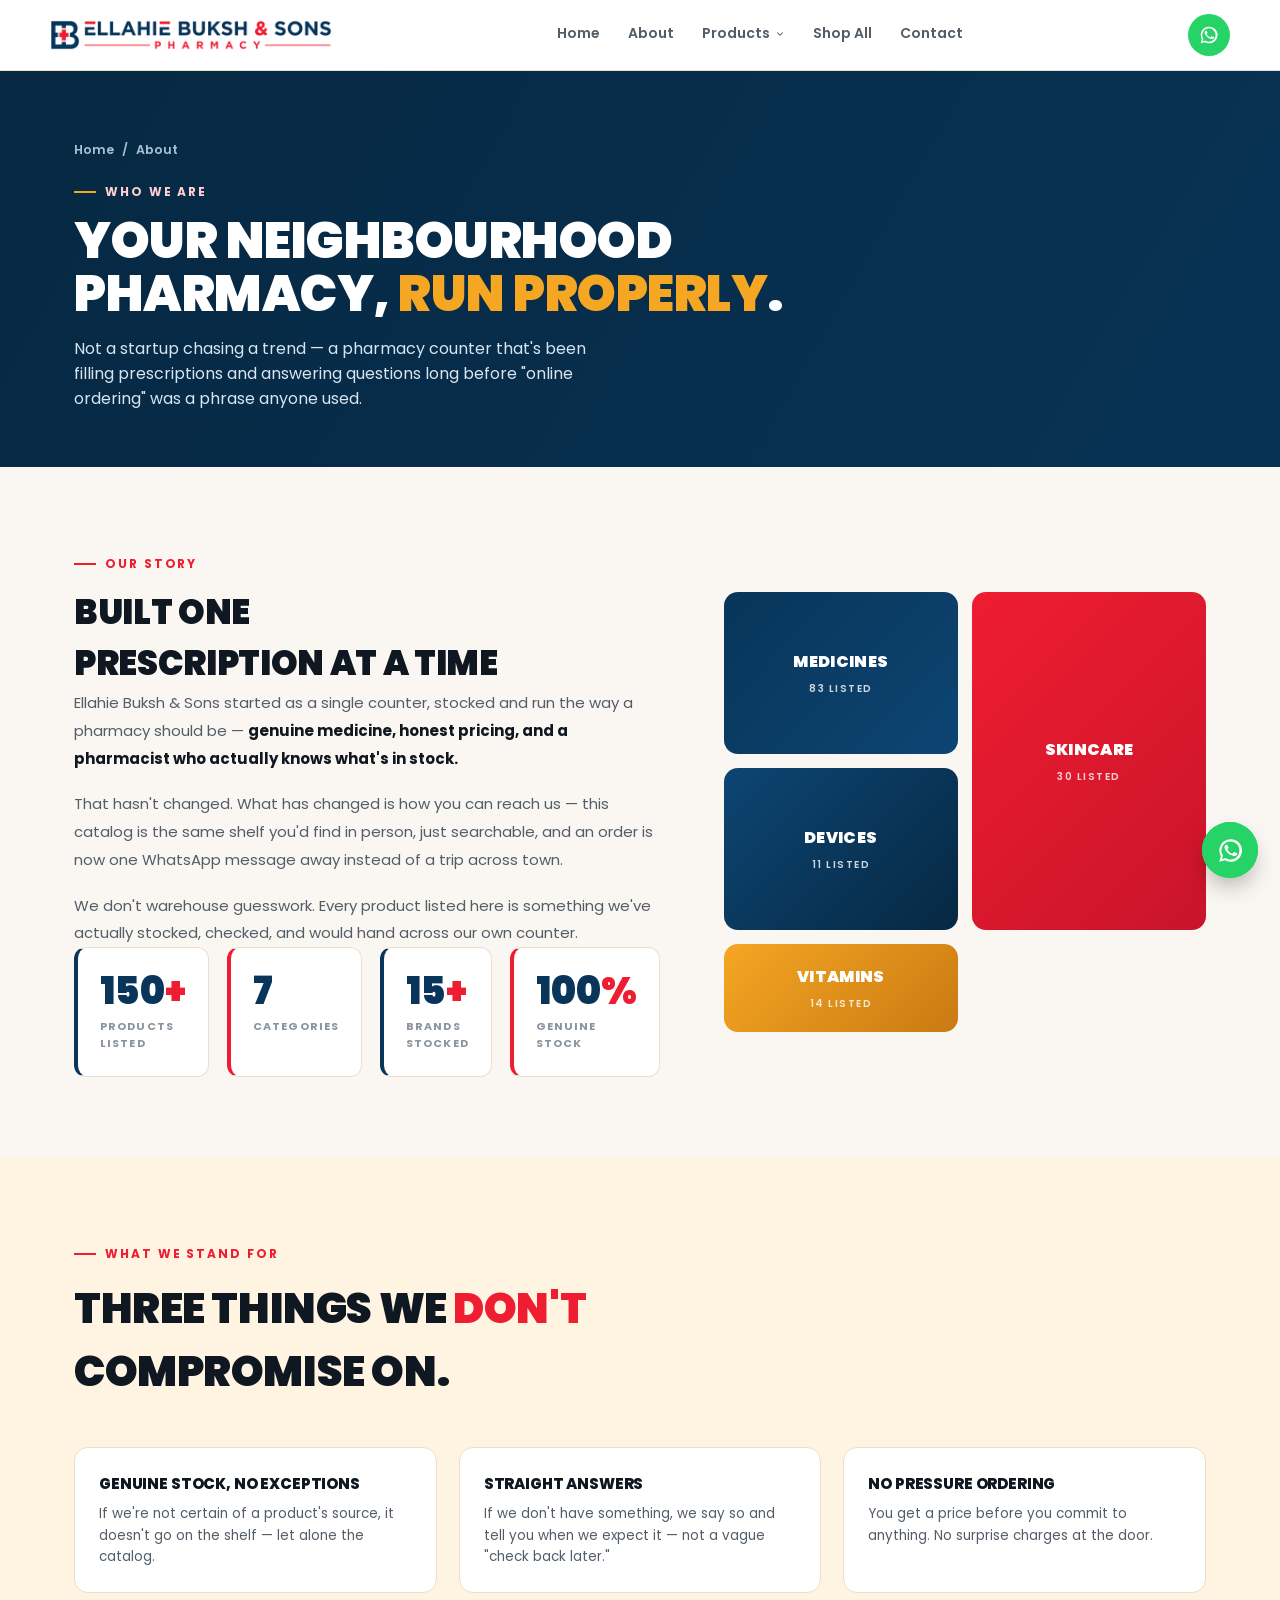
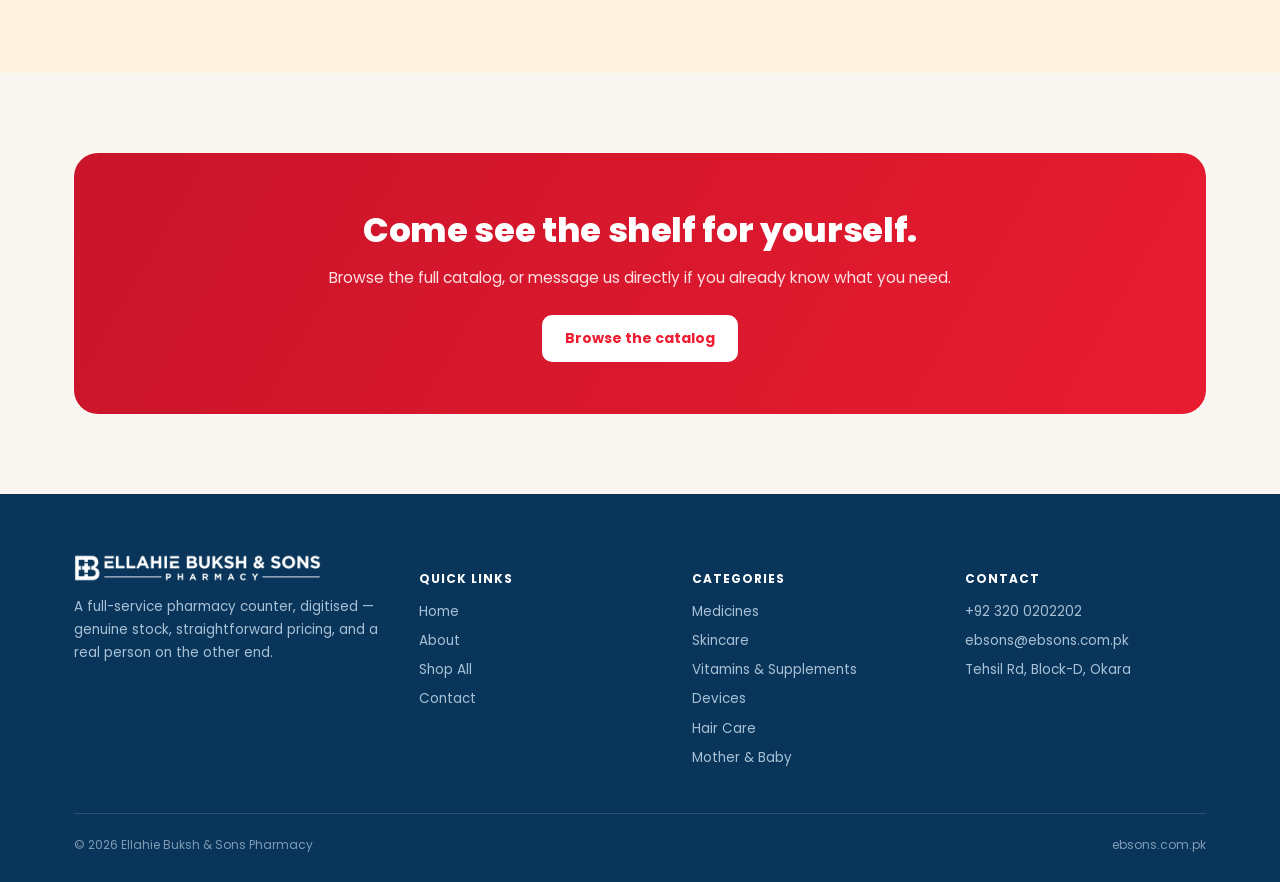
==== about.html @ 8d4fc595 "Rebuild as a bold multi-page site: Home, About, Contact, Shop, Category Split the single-page site i" ====
<!DOCTYPE html>
<html lang="en">
<head>
<meta charset="UTF-8">
<meta name="viewport" content="width=device-width, initial-scale=1.0">
<title>About Us — Ellahie Buksh &amp; Sons Pharmacy</title>
<meta name="description" content="Ellahie Buksh & Sons Pharmacy — a full-service pharmacy counter with genuine stock, straightforward pricing, and real pharmacists behind every order.">
<link rel="icon" href="assets/img/logo.webp" type="image/webp">
<link rel="preconnect" href="https://fonts.googleapis.com">
<link rel="preconnect" href="https://fonts.gstatic.com" crossorigin>
<link href="https://fonts.googleapis.com/css2?family=Poppins:ital,wght@0,400;0,500;0,600;0,700;0,800;0,900&family=IBM+Plex+Mono:wght@400;500;600&display=swap" rel="stylesheet">
<link rel="stylesheet" href="assets/css/style.css">
</head>
<body>

<header class="site-header">
  <div class="wrap header-inner">
    <a href="index.html" class="logo-link" aria-label="Ellahie Buksh & Sons Pharmacy">
      <img src="assets/img/logo.webp" alt="Ellahie Buksh & Sons Pharmacy">
    </a>
    <nav class="main-nav" id="mainNav">
      <a href="index.html">Home</a>
      <a href="about.html">About</a>
      <div class="nav-dropdown">
        <a href="shop.html">Products<svg class="drop-caret" viewBox="0 0 24 24"><polyline points="6 9 12 15 18 9"/></svg></a>
        <div class="drop-menu" id="navCatMenu"></div>
      </div>
      <a href="shop.html">Shop All</a>
      <a href="contact.html">Contact</a>
    </nav>
    <div style="display:flex; align-items:center; gap:10px;">
      <a class="icon-btn" href="https://wa.me/923200202202" target="_blank" rel="noopener noreferrer" aria-label="Chat on WhatsApp">
        <svg width="20" height="20" viewBox="0 0 24 24" fill="currentColor"><path d="M17.5 14.4c-.3-.1-1.7-.9-2-1-.3-.1-.5-.1-.7.1-.2.3-.8 1-.9 1.1-.2.2-.3.2-.6.1-.3-.1-1.2-.4-2.3-1.4-.9-.8-1.4-1.7-1.6-2-.2-.3 0-.5.1-.6.1-.1.3-.3.4-.5.1-.1.2-.3.3-.4.1-.2 0-.4 0-.5C10.1 9 9.6 7.8 9.4 7.3c-.2-.5-.4-.4-.6-.4h-.5c-.2 0-.5.1-.7.3-.2.3-.9.9-.9 2.1s1 2.5 1.1 2.6c.1.2 2 3 4.8 4.2.7.3 1.2.5 1.6.6.7.2 1.3.2 1.8.1.5-.1 1.7-.7 1.9-1.3.2-.6.2-1.2.2-1.3-.1-.1-.3-.2-.6-.3Z"/><path d="M12 2a10 10 0 0 0-8.6 15L2 22l5.2-1.4A10 10 0 1 0 12 2Zm0 18a8 8 0 0 1-4.1-1.1l-.3-.2-3.1.8.8-3-.2-.3A8 8 0 1 1 12 20Z"/></svg>
      </a>
      <button class="hamburger" id="hamburgerBtn" aria-label="Menu"><span></span><span></span><span></span></button>
    </div>
  </div>
</header>

<main>
  <section class="page-hero">
    <div class="wrap">
      <div class="crumbs"><a href="index.html">Home</a> / <span>About</span></div>
      <span class="kicker">Who we are</span>
      <h1>Your neighbourhood pharmacy, <em>run properly</em>.</h1>
      <p>Not a startup chasing a trend — a pharmacy counter that's been filling prescriptions and answering questions long before "online ordering" was a phrase anyone used.</p>
    </div>
  </section>

  <section>
    <div class="wrap">
      <div class="about-grid">
        <div class="about-copy reveal">
          <span class="kicker">Our story</span>
          <h2 style="font-size:clamp(26px,3vw,34px); font-weight:900; text-transform:uppercase;">Built one prescription at a time</h2>
          <p>Ellahie Buksh &amp; Sons started as a single counter, stocked and run the way a pharmacy should be — <strong>genuine medicine, honest pricing, and a pharmacist who actually knows what's in stock.</strong></p>
          <p>That hasn't changed. What has changed is how you can reach us — this catalog is the same shelf you'd find in person, just searchable, and an order is now one WhatsApp message away instead of a trip across town.</p>
          <p>We don't warehouse guesswork. Every product listed here is something we've actually stocked, checked, and would hand across our own counter.</p>
          <div class="stats-grid">
            <div class="stat-card reveal" style="--delay:0s"><div class="stat-num">150<span>+</span></div><div class="stat-lbl">Products listed</div></div>
            <div class="stat-card reveal" style="--delay:.1s"><div class="stat-num">7</div><div class="stat-lbl">Categories</div></div>
            <div class="stat-card reveal" style="--delay:.2s"><div class="stat-num">15<span>+</span></div><div class="stat-lbl">Brands stocked</div></div>
            <div class="stat-card reveal" style="--delay:.3s"><div class="stat-num">100<span>%</span></div><div class="stat-lbl">Genuine stock</div></div>
          </div>
        </div>
        <div class="about-visual reveal" style="--delay:.15s">
          <div class="av av1">Medicines<small>83 listed</small></div>
          <div class="av av2">Skincare<small>30 listed</small></div>
          <div class="av av3">Devices<small>11 listed</small></div>
          <div class="av av4">Vitamins<small>14 listed</small></div>
        </div>
      </div>
    </div>
  </section>

  <section class="section-cream">
    <div class="wrap">
      <div class="section-head reveal">
        <span class="kicker">What we stand for</span>
        <h2>Three things we <em>don't</em> compromise on.</h2>
      </div>
      <div class="values-grid">
        <div class="value-card reveal" style="--delay:0s">
          <h3>Genuine stock, no exceptions</h3>
          <p>If we're not certain of a product's source, it doesn't go on the shelf — let alone the catalog.</p>
        </div>
        <div class="value-card reveal" style="--delay:.1s">
          <h3>Straight answers</h3>
          <p>If we don't have something, we say so and tell you when we expect it — not a vague "check back later."</p>
        </div>
        <div class="value-card reveal" style="--delay:.2s">
          <h3>No pressure ordering</h3>
          <p>You get a price before you commit to anything. No surprise charges at the door.</p>
        </div>
      </div>
    </div>
  </section>

  <section>
    <div class="wrap">
      <div class="cta-band reveal">
        <h2>Come see the shelf for yourself.</h2>
        <p>Browse the full catalog, or message us directly if you already know what you need.</p>
        <a class="btn btn-white" href="shop.html">Browse the catalog</a>
      </div>
    </div>
  </section>
</main>

<footer class="site-footer" id="footer">
  <div class="wrap">
    <div class="footer-grid">
      <div>
        <img class="footer-logo" src="assets/img/logo.webp" alt="Ellahie Buksh & Sons Pharmacy">
        <p>A full-service pharmacy counter, digitised — genuine stock, straightforward pricing, and a real person on the other end.</p>
      </div>
      <div class="footer-col">
        <h4>Quick Links</h4>
        <a href="index.html">Home</a>
        <a href="about.html">About</a>
        <a href="shop.html">Shop All</a>
        <a href="contact.html">Contact</a>
      </div>
      <div class="footer-col" id="footerCategories">
        <h4>Categories</h4>
      </div>
      <div class="footer-col">
        <h4>Contact</h4>
        <a href="https://wa.me/923200202202" target="_blank" rel="noopener noreferrer">+92 320 0202202</a>
        <a href="mailto:ebsons@ebsons.com.pk">ebsons@ebsons.com.pk</a>
        <span>Tehsil Rd, Block-D, Okara</span>
      </div>
    </div>
    <div class="footer-bottom">
      <span>© <span id="year"></span> Ellahie Buksh &amp; Sons Pharmacy</span>
      <span>ebsons.com.pk</span>
    </div>
  </div>
</footer>

<a class="wa-float" href="https://wa.me/923200202202" target="_blank" rel="noopener noreferrer" aria-label="Chat on WhatsApp">
  <svg width="27" height="27" viewBox="0 0 24 24" fill="currentColor"><path d="M17.5 14.4c-.3-.1-1.7-.9-2-1-.3-.1-.5-.1-.7.1-.2.3-.8 1-.9 1.1-.2.2-.3.2-.6.1-.3-.1-1.2-.4-2.3-1.4-.9-.8-1.4-1.7-1.6-2-.2-.3 0-.5.1-.6.1-.1.3-.3.4-.5.1-.1.2-.3.3-.4.1-.2 0-.4 0-.5C10.1 9 9.6 7.8 9.4 7.3c-.2-.5-.4-.4-.6-.4h-.5c-.2 0-.5.1-.7.3-.2.3-.9.9-.9 2.1s1 2.5 1.1 2.6c.1.2 2 3 4.8 4.2.7.3 1.2.5 1.6.6.7.2 1.3.2 1.8.1.5-.1 1.7-.7 1.9-1.3.2-.6.2-1.2.2-1.3-.1-.1-.3-.2-.6-.3Z"/><path d="M12 2a10 10 0 0 0-8.6 15L2 22l5.2-1.4A10 10 0 1 0 12 2Zm0 18a8 8 0 0 1-4.1-1.1l-.3-.2-3.1.8.8-3-.2-.3A8 8 0 1 1 12 20Z"/></svg>
</a>

<script src="assets/js/nav.js"></script>
</body>
</html>
---- assets/css/style.css ----
:root{
  --navy:#083559;
  --navy-2:#0d4573;
  --navy-3:#062842;
  --navy-ink:#ffffff;
  --navy-soft:#e8eef3;
  --red:#ef1d31;
  --red-2:#c9142a;
  --red-ink:#ffffff;
  --amber:#f5a623;
  --amber-ink:#2a1a02;
  --amber-bg:#fdecc9;
  --paper:#faf7f2;
  --cream:#fff3e2;
  --surface:#ffffff;
  --surface-2:#f2ede1;
  --line:#e7e0d0;
  --ink:#0f1720;
  --ink-soft:#525d68;
  --ink-faint:#8b95a0;
  --good:#1e8a5b;
  --good-bg:#e5f3ec;
  --shadow: 0 1px 2px rgba(8,53,89,.06), 0 16px 32px -18px rgba(8,53,89,.32);
  --glow-red: 0 10px 26px -8px rgba(239,29,49,.5);
  --glow-amber: 0 10px 26px -8px rgba(245,166,35,.5);
}
@media (prefers-color-scheme: dark){
  :root:not([data-theme="light"]){
    --navy:#6ba0d4; --navy-2:#3f7cb8; --navy-3:#0a2036; --navy-ink:#06192b; --navy-soft:#16283a;
    --red:#ff5a68; --red-2:#ff8188; --red-ink:#20040a;
    --amber:#ffc250; --amber-ink:#2a1a02; --amber-bg:#3a2a0d;
    --paper:#0d1117; --cream:#171310; --surface:#161b22; --surface-2:#1d232c;
    --line:#2b3441; --ink:#eef1f4; --ink-soft:#a8b2bd; --ink-faint:#707b87;
    --good:#4fbf8e; --good-bg:#0f2a20;
    --shadow: 0 1px 2px rgba(0,0,0,.4), 0 16px 32px -18px rgba(0,0,0,.6);
    --glow-red: 0 10px 26px -8px rgba(255,90,104,.4);
    --glow-amber: 0 10px 26px -8px rgba(255,194,80,.4);
  }
}
:root[data-theme="dark"]{
  --navy:#6ba0d4; --navy-2:#3f7cb8; --navy-3:#0a2036; --navy-ink:#06192b; --navy-soft:#16283a;
  --red:#ff5a68; --red-2:#ff8188; --red-ink:#20040a;
  --amber:#ffc250; --amber-ink:#2a1a02; --amber-bg:#3a2a0d;
  --paper:#0d1117; --cream:#171310; --surface:#161b22; --surface-2:#1d232c;
  --line:#2b3441; --ink:#eef1f4; --ink-soft:#a8b2bd; --ink-faint:#707b87;
  --good:#4fbf8e; --good-bg:#0f2a20;
  --shadow: 0 1px 2px rgba(0,0,0,.4), 0 16px 32px -18px rgba(0,0,0,.6);
  --glow-red: 0 10px 26px -8px rgba(255,90,104,.4);
  --glow-amber: 0 10px 26px -8px rgba(255,194,80,.4);
}

*{box-sizing:border-box;}
html{scroll-behavior:smooth;}
@media (prefers-reduced-motion: reduce){ html{scroll-behavior:auto;} }
body{
  margin:0; background:var(--paper); color:var(--ink);
  font-family:'Poppins', system-ui, -apple-system, sans-serif;
  -webkit-font-smoothing:antialiased;
}
h1,h2,h3{font-family:'Poppins',sans-serif; font-weight:800; text-wrap:balance; margin:0; letter-spacing:-.01em; color:var(--ink);}
p{margin:0;}
a{color:inherit; text-decoration:none;}
img{display:block;}
button{font-family:inherit;}
.mono{font-family:'IBM Plex Mono', ui-monospace, monospace; font-variant-numeric:tabular-nums;}
.wrap{max-width:1180px; margin:0 auto; padding:0 24px;}
@media (max-width:640px){ .wrap{padding:0 18px;} }
::selection{background:var(--red); color:var(--red-ink);}
a:focus-visible, button:focus-visible, input:focus-visible{outline:2px solid var(--red); outline-offset:3px; border-radius:4px;}

/* ---------- header ---------- */
.site-header{position:sticky; top:0; z-index:50; background:var(--surface); border-bottom:1px solid var(--line);}
.header-inner{display:flex; align-items:center; justify-content:space-between; gap:18px; padding:14px 0;}
.logo-link{display:flex; align-items:center;}
.logo-link img{height:32px; width:auto;}
.main-nav{display:flex; align-items:center; gap:28px;}
.main-nav a{font-size:14px; font-weight:600; color:var(--ink-soft); position:relative; padding-bottom:3px;}
.main-nav a::after{
  content:''; position:absolute; left:0; right:100%; bottom:0; height:2px; background:var(--red);
  transition:right .25s cubic-bezier(.4,0,.2,1);
}
.main-nav a:hover{color:var(--navy);}
.main-nav a:hover::after{right:0;}
@media (max-width:820px){ .main-nav{display:none;} }
.icon-btn{
  width:42px; height:42px; border-radius:50%; background:#25D366; color:#fff;
  display:flex; align-items:center; justify-content:center; flex-shrink:0;
  transition:transform .2s cubic-bezier(.34,1.56,.64,1), box-shadow .2s ease;
}
.icon-btn:hover{transform:scale(1.1) rotate(-6deg); box-shadow:0 8px 18px -6px rgba(37,211,102,.6);}
.btn{
  position:relative; overflow:hidden;
  display:inline-flex; align-items:center; gap:8px; font-size:14px; font-weight:700;
  padding:12px 22px; border-radius:10px; border:1.5px solid transparent; white-space:nowrap;
  transition:transform .2s cubic-bezier(.34,1.56,.64,1), box-shadow .2s ease;
}
.btn::before{
  content:''; position:absolute; inset:0; pointer-events:none;
  background:linear-gradient(115deg, transparent 30%, rgba(255,255,255,.4) 48%, rgba(255,255,255,.4) 52%, transparent 70%);
  transform:translateX(-120%); transition:transform .55s ease;
}
.btn:hover::before{transform:translateX(120%);}
.btn-red{background:var(--red); color:var(--red-ink);}
.btn-red:hover{transform:translateY(-2px) scale(1.02); box-shadow:var(--glow-red);}
.btn-navy{background:var(--navy); color:var(--navy-ink);}
.btn-navy:hover{transform:translateY(-2px) scale(1.02); box-shadow:0 10px 22px -10px rgba(8,53,89,.5);}
.btn-outline{background:transparent; border-color:var(--line); color:var(--ink);}
.btn-outline:hover{border-color:var(--navy); color:var(--navy); transform:translateY(-2px);}
.btn-white{background:#fff; color:var(--red);}
.btn-white:hover{transform:translateY(-2px) scale(1.02); box-shadow:0 10px 22px -10px rgba(0,0,0,.35);}

/* ---------- hero ---------- */
.hero{
  position:relative; overflow:hidden; color:#fff;
  background:linear-gradient(120deg, var(--navy-3), var(--navy) 45%, var(--navy-2) 70%, var(--navy-3));
  background-size:280% 280%;
  animation:heroGradient 16s ease infinite;
}
@keyframes heroGradient{
  0%{background-position:0% 50%;}
  50%{background-position:100% 50%;}
  100%{background-position:0% 50%;}
}
@media (prefers-reduced-motion: reduce){ .hero{animation:none;} }
.hero-cross{position:absolute; top:50%; right:-100px; width:520px; height:520px; transform-origin:50% 50%; opacity:.08; pointer-events:none; animation:crossSpin 60s linear infinite;}
@keyframes crossSpin{ from{transform:translateY(-50%) rotate(0deg);} to{transform:translateY(-50%) rotate(360deg);} }
@media (prefers-reduced-motion: reduce){ .hero-cross{animation:none; transform:translateY(-50%) rotate(10deg);} }
.hero-inner{position:relative; z-index:1; padding:96px 0 84px; display:grid; grid-template-columns:1.15fr .85fr; gap:48px; align-items:center;}
@media (max-width:900px){ .hero-inner{grid-template-columns:1fr; padding:60px 0 48px;} }
.eyebrow{display:inline-flex; align-items:center; gap:8px; font-size:12px; font-weight:700; letter-spacing:.1em; text-transform:uppercase; color:#ffcdd2; margin-bottom:20px;}
.eyebrow .dot{width:6px; height:6px; border-radius:50%; background:var(--red); box-shadow:0 0 0 0 rgba(239,29,49,.6); animation:dotPulse 2s ease-out infinite;}
@keyframes dotPulse{
  0%{box-shadow:0 0 0 0 rgba(239,29,49,.55);}
  70%{box-shadow:0 0 0 7px rgba(239,29,49,0);}
  100%{box-shadow:0 0 0 0 rgba(239,29,49,0);}
}
.hero h1{color:#fff; font-size:clamp(38px,5.4vw,60px); font-weight:900; line-height:1.03;}
.hero h1 span{color:var(--amber);}
.hero-sub{margin-top:22px; font-size:17px; line-height:1.65; color:#d7e5f1; max-width:44ch; font-weight:400;}
.hero-actions{display:flex; gap:12px; margin-top:34px; flex-wrap:wrap;}
.hero-stats-row{display:flex; gap:30px; margin-top:46px; flex-wrap:wrap;}
.hero-stats-row div b{display:block; font-size:26px; font-weight:800; color:#fff;}
.hero-stats-row div span{font-size:12px; color:#a9c1d6; font-weight:500;}
.hero-visual{position:relative; z-index:1; perspective:1000px;}
.hero-visual-card{
  position:relative;
  background:var(--surface); border-radius:20px; padding:22px; box-shadow:0 30px 60px -24px rgba(0,0,0,.5); color:var(--ink);
  transform-style:preserve-3d; transition:transform .25s ease-out, box-shadow .25s ease-out;
  will-change:transform;
}
.hero-visual-card.tilting{transition:none;}
.hero-visual-card img{border-radius:12px; width:100%; height:200px; object-fit:cover; background:var(--surface-2); transition:transform .4s ease;}
.hero-visual-card:hover img{transform:scale(1.04);}
.hero-visual-tag{display:flex; align-items:center; justify-content:space-between; margin-top:14px;}
.hero-visual-tag b{font-size:14.5px; font-weight:700;}
.hero-visual-price{font-family:'IBM Plex Mono',monospace; font-weight:600; color:var(--navy);}
.hero-visual-badge{
  position:absolute; top:-14px; right:18px; background:var(--amber); color:var(--amber-ink);
  font-size:11px; font-weight:800; padding:7px 14px; border-radius:999px; display:flex; align-items:center; gap:6px;
  box-shadow:var(--glow-amber); animation:badgeFloat 3s ease-in-out infinite;
}
@keyframes badgeFloat{ 0%,100%{transform:translateY(0);} 50%{transform:translateY(-5px);} }
@media (prefers-reduced-motion: reduce){ .hero-visual-badge, .eyebrow .dot{animation:none;} }

/* ---------- sections ---------- */
section{padding:80px 0;}
.section-cream{background:var(--cream);}
.section-navy{background:var(--navy); color:#fff;}
.section-navy h2{color:#fff;}
.section-head{max-width:640px; margin-bottom:44px;}
.section-head.center{max-width:640px; margin-left:auto; margin-right:auto; text-align:center;}
.kicker{display:inline-flex; align-items:center; gap:9px; font-size:12px; font-weight:700; letter-spacing:.16em; text-transform:uppercase; color:var(--red); margin-bottom:14px;}
.kicker::before{content:''; width:22px; height:2px; background:var(--red); display:block; flex-shrink:0;}
.section-navy .kicker{color:var(--amber);}
.section-navy .kicker::before{background:var(--amber);}
.section-head h2{font-size:clamp(28px,3.8vw,42px); font-weight:900; text-transform:uppercase; letter-spacing:-.01em;}
.section-head h2 em{font-style:normal; color:var(--red);}
.section-navy .section-head h2 em{color:var(--amber);}
.section-head p{margin-top:14px; color:var(--ink-soft); font-size:16px; line-height:1.65; font-weight:400;}
.section-navy .section-head p{color:#cfe0ee;}

.reveal{opacity:0; transform:translateY(24px) scale(.98); transition:opacity .65s cubic-bezier(.2,.7,.3,1), transform .65s cubic-bezier(.2,.7,.3,1); transition-delay:var(--delay,0s);}
.reveal.in{opacity:1; transform:none;}
@media (prefers-reduced-motion: reduce){ .reveal{opacity:1; transform:none; transition:none;} }

/* featured products */
.product-grid{display:grid; grid-template-columns:repeat(4,1fr); gap:18px;}
@media (max-width:980px){ .product-grid{grid-template-columns:repeat(3,1fr);} }
@media (max-width:720px){ .product-grid{grid-template-columns:repeat(2,1fr);} }
@media (max-width:460px){ .product-grid{grid-template-columns:1fr;} }
.product-card{
  background:var(--surface); border:1px solid var(--line); border-radius:16px; overflow:hidden;
  display:flex; flex-direction:column; transition:transform .25s cubic-bezier(.2,.7,.3,1), box-shadow .25s ease, border-color .25s ease;
}
.product-card:hover{transform:translateY(-6px); box-shadow:var(--shadow); border-color:var(--navy);}
.product-img-wrap{aspect-ratio:1/1; background:var(--surface-2); position:relative; overflow:hidden;}
.product-img-wrap img{width:100%; height:100%; object-fit:cover; transition:transform .5s cubic-bezier(.2,.7,.3,1);}
.product-card:hover .product-img-wrap img{transform:scale(1.1) rotate(-1deg);}
.product-vendor{position:absolute; top:10px; left:10px; font-size:9.5px; font-weight:700; text-transform:uppercase; letter-spacing:.05em; background:rgba(8,53,89,.9); color:#fff; padding:3px 8px; border-radius:20px; transition:background .2s ease;}
.product-body{padding:14px 14px 16px; display:flex; flex-direction:column; gap:8px; flex:1;}
.product-body h3{font-size:13.5px; font-weight:700; line-height:1.4; font-family:'Poppins',sans-serif;}
.product-foot{display:flex; align-items:center; justify-content:space-between; margin-top:auto; padding-top:4px;}
.product-price{font-family:'IBM Plex Mono',monospace; font-weight:700; color:var(--navy); font-size:15px; transition:color .2s ease;}
.product-card:hover .product-price{color:var(--red);}
.mini-wa{
  width:32px; height:32px; border-radius:50%; background:#25D366; color:#fff; display:flex; align-items:center; justify-content:center; flex-shrink:0;
  transform:scale(0.85); transition:transform .25s cubic-bezier(.34,1.56,.64,1), filter .2s ease;
}
.product-card:hover .mini-wa{transform:scale(1);}
.mini-wa:hover{filter:brightness(1.1); transform:scale(1.12) !important;}

/* catalog / shop-the-full-range */
.catalog-controls{display:flex; gap:12px; flex-wrap:wrap; align-items:center; margin-bottom:24px;}
.search-box{
  flex:1; min-width:220px; display:flex; align-items:center; gap:10px;
  background:var(--surface); border:1.5px solid var(--line); border-radius:12px; padding:12px 16px;
}
.search-box{transition:border-color .2s ease, box-shadow .2s ease;}
.search-box:focus-within{border-color:var(--navy); box-shadow:0 0 0 4px var(--navy-soft);}
.search-box input{border:none; outline:none; background:none; font-size:14.5px; width:100%; color:var(--ink); font-family:inherit;}
.chip-row{display:flex; gap:8px; flex-wrap:wrap;}
.chip{
  --chip-color:var(--navy);
  font-size:13px; font-weight:600; padding:9px 16px; border-radius:999px;
  background:var(--surface); border:1.5px solid var(--line); color:var(--ink-soft); cursor:pointer;
  transition:transform .18s cubic-bezier(.34,1.56,.64,1), background .18s ease, border-color .18s ease, color .18s ease, box-shadow .18s ease;
}
.chip:hover{border-color:var(--chip-color); color:var(--chip-color); transform:translateY(-2px);}
.chip.active{background:var(--chip-color); border-color:var(--chip-color); color:#fff; box-shadow:0 8px 18px -8px var(--chip-color);}
.catalog-count{font-size:13px; color:var(--ink-faint); margin-bottom:14px; font-weight:500;}
.catalog-list{
  display:grid; grid-template-columns:repeat(2,1fr); gap:1px;
  background:var(--line); border:1px solid var(--line); border-radius:14px; overflow:hidden;
  max-height:560px; overflow-y:auto;
}
@media (max-width:720px){ .catalog-list{grid-template-columns:1fr;} }
.catalog-row{
  background:var(--surface); padding:13px 16px; display:flex; align-items:center; justify-content:space-between; gap:12px;
  transition:background .15s ease, padding-left .15s ease;
  border-left:3px solid transparent;
}
.catalog-row:hover{background:var(--surface-2); border-left-color:var(--red); padding-left:19px;}
.catalog-row-name{font-size:13.5px; font-weight:600; line-height:1.4;}
.catalog-row-vendor{font-size:11px; color:var(--ink-faint); margin-top:2px; font-weight:500;}
.catalog-row-price{font-family:'IBM Plex Mono',monospace; font-weight:700; color:var(--navy); font-size:13.5px; white-space:nowrap;}
.catalog-empty{padding:40px; text-align:center; color:var(--ink-faint); font-size:14px; grid-column:1/-1;}

/* brands marquee */
.marquee{position:relative; overflow:hidden; -webkit-mask-image:linear-gradient(90deg,transparent,#000 8%,#000 92%,transparent); mask-image:linear-gradient(90deg,transparent,#000 8%,#000 92%,transparent);}
.marquee-track{display:flex; gap:16px; width:max-content; animation:marqueeScroll 32s linear infinite;}
.marquee:hover .marquee-track{animation-play-state:paused;}
@keyframes marqueeScroll{ from{transform:translateX(0);} to{transform:translateX(-50%);} }
@media (prefers-reduced-motion: reduce){ .marquee-track{animation:none;} }
.brand-pill{
  padding:14px 26px; border-radius:12px; background:var(--surface); border:1px solid var(--line);
  font-weight:700; font-size:15px; color:var(--navy); white-space:nowrap; flex-shrink:0;
  transition:transform .2s ease, box-shadow .2s ease, background .2s ease, color .2s ease;
}
.brand-pill:hover{transform:translateY(-3px) scale(1.04); box-shadow:var(--shadow); background:var(--navy); color:#fff;}

/* why / feature list */
.feature-grid{display:grid; grid-template-columns:repeat(3,1fr); gap:24px;}
@media (max-width:820px){ .feature-grid{grid-template-columns:1fr 1fr;} }
@media (max-width:520px){ .feature-grid{grid-template-columns:1fr;} }
.feature-card{background:var(--surface); border-radius:16px; padding:26px 22px; border:1px solid var(--line); transition:transform .25s cubic-bezier(.2,.7,.3,1), box-shadow .25s ease, border-color .25s ease;}
.feature-card:hover{transform:translateY(-5px); box-shadow:var(--shadow); border-color:var(--red);}
.feature-icon{width:46px; height:46px; border-radius:12px; background:var(--navy-soft); color:var(--navy); display:flex; align-items:center; justify-content:center; margin-bottom:16px; transition:background .25s ease, color .25s ease, transform .25s cubic-bezier(.34,1.56,.64,1);}
.feature-card:hover .feature-icon{background:var(--red); color:#fff; transform:scale(1.1) rotate(-6deg);}
.feature-card h3{font-size:16.5px; font-weight:700; margin-bottom:8px;}
.feature-card p{font-size:14px; color:var(--ink-soft); line-height:1.6; font-weight:400;}

/* FAQ */
.faq-list{display:flex; flex-direction:column; gap:12px; max-width:760px;}
.faq-item{background:rgba(255,255,255,.06); border:1px solid rgba(255,255,255,.16); border-radius:14px; overflow:hidden; transition:background .2s ease, border-color .2s ease;}
.faq-item:hover{background:rgba(255,255,255,.1); border-color:rgba(255,255,255,.3);}
.faq-item.open{background:rgba(255,255,255,.12); border-color:var(--amber);}
.faq-q{
  width:100%; text-align:left; padding:18px 20px; background:none; border:none; color:#fff;
  font-size:15px; font-weight:700; display:flex; align-items:center; justify-content:space-between; gap:12px; cursor:pointer;
}
.faq-plus{font-size:20px; font-weight:400; transition:transform .3s cubic-bezier(.34,1.56,.64,1); flex-shrink:0; color:var(--amber);}
.faq-item.open .faq-plus{transform:rotate(45deg) scale(1.15);}
.faq-a{max-height:0; overflow:hidden; transition:max-height .3s ease;}
.faq-a p{padding:0 20px 18px; font-size:14px; color:#cfe0ee; line-height:1.6; font-weight:400;}

/* CTA band */
.cta-band{
  position:relative; overflow:hidden;
  background:linear-gradient(120deg, var(--red-2), var(--red) 55%, var(--red-2));
  background-size:220% 220%; animation:heroGradient 10s ease infinite;
  color:#fff; border-radius:24px; padding:52px 40px; text-align:center;
}
@media (prefers-reduced-motion: reduce){ .cta-band{animation:none;} }
.cta-band h2{color:#fff; font-size:clamp(26px,3.2vw,34px);}
.cta-band p{margin-top:10px; color:#ffe0e2; font-size:15.5px; font-weight:400;}
.cta-band .btn{margin-top:26px;}

/* footer */
.site-footer{background:var(--navy); color:#cfe0ee; padding:60px 0 28px;}
.footer-grid{display:grid; grid-template-columns:1.3fr 1fr 1fr 1fr; gap:32px; padding-bottom:36px; border-bottom:1px solid rgba(255,255,255,.14);}
@media (max-width:760px){ .footer-grid{grid-template-columns:1fr 1fr;} }
@media (max-width:480px){ .footer-grid{grid-template-columns:1fr;} }
.footer-logo{height:28px; width:auto; margin-bottom:14px; filter:brightness(0) invert(1);}
.footer-grid p{font-size:13.5px; line-height:1.7; color:#a9c1d6; font-weight:400;}
.footer-col h4{font-size:12px; text-transform:uppercase; letter-spacing:.08em; color:#fff; margin-bottom:14px; font-weight:700;}
.footer-col a, .footer-col span{display:block; font-size:13.5px; color:#a9c1d6; margin-bottom:9px; line-height:1.5; font-weight:400; transition:color .15s ease, transform .15s ease;}
.footer-col a:hover{color:var(--amber); transform:translateX(3px);}
.footer-bottom{display:flex; justify-content:space-between; align-items:center; padding-top:22px; font-size:12px; color:#7f9bb3; flex-wrap:wrap; gap:10px;}

.wa-float{
  position:relative;
  position:fixed; bottom:22px; right:22px; z-index:60; width:56px; height:56px; border-radius:50%;
  background:#25D366; color:#fff; display:flex; align-items:center; justify-content:center;
  box-shadow:0 12px 26px -8px rgba(0,0,0,.4); transition:transform .2s cubic-bezier(.34,1.56,.64,1);
}
.wa-float::before{
  content:''; position:absolute; inset:0; border-radius:50%; background:#25D366;
  animation:waPulse 2.4s ease-out infinite; z-index:-1;
}
@keyframes waPulse{
  0%{transform:scale(1); opacity:.55;}
  100%{transform:scale(1.9); opacity:0;}
}
@media (prefers-reduced-motion: reduce){ .wa-float::before{animation:none;} }
.wa-float:hover{transform:scale(1.08) rotate(-4deg);}
/* ---------- mobile nav ---------- */
.hamburger{display:none; flex-direction:column; gap:5px; cursor:pointer; background:none; border:none; padding:6px; flex-shrink:0;}
.hamburger span{display:block; width:22px; height:2px; background:var(--ink); border-radius:1px; transition:transform .2s ease, opacity .2s ease;}
@media (max-width:820px){
  .hamburger{display:flex;}
  .main-nav{
    display:none; position:fixed; top:65px; left:0; right:0; bottom:0; z-index:49;
    background:var(--surface); flex-direction:column; align-items:stretch; gap:0;
    padding:12px 0; overflow-y:auto;
  }
  .main-nav.open{display:flex;}
  .main-nav a{padding:14px 24px; border-bottom:1px solid var(--line); font-size:15px;}
  .main-nav a::after{display:none;}
  .nav-dropdown{flex-direction:column; align-items:stretch;}
  .nav-dropdown .drop-menu{
    position:static; transform:none; opacity:1; visibility:visible; pointer-events:auto;
    box-shadow:none; border:none; border-radius:0; background:var(--surface-2); padding:0; margin:0;
  }
  .nav-dropdown .drop-menu a{padding-left:40px; font-size:13.5px; color:var(--ink-soft);}
  .nav-dropdown .drop-menu a:hover{color:var(--navy); background:var(--surface);}
  .nav-dropdown .drop-menu .dm-count{color:var(--ink-faint);}
}

/* ---------- nav dropdown ---------- */
/* Positioning differs sharply between mobile (static, inline in the drawer)
   and desktop (absolute, floating on hover), so each is scoped to its own
   media query rather than "unconditional + override" — that pattern is
   fragile: an unconditional rule can out-order a same-specificity media
   rule regardless of which is more "correct" for the viewport. */
.drop-caret{width:10px; height:10px; flex-shrink:0; transition:transform .2s ease; fill:none; stroke:currentColor; stroke-width:2.5; stroke-linecap:round; stroke-linejoin:round;}
.drop-menu a{display:flex; align-items:center; justify-content:space-between; gap:10px; padding:10px 18px; color:rgba(255,255,255,.82); font-size:13px; font-weight:500; white-space:nowrap; transition:all .15s ease;}
.drop-menu a:hover{color:#fff; background:rgba(255,255,255,.08); padding-left:22px;}
.drop-menu .dm-count{font-family:'IBM Plex Mono',monospace; font-size:10.5px; color:rgba(255,255,255,.4);}

@media (min-width:821px){
  .nav-dropdown{position:relative; display:flex; align-items:center;}
  .nav-dropdown > a{display:flex; align-items:center; gap:5px;}
  .nav-dropdown:hover .drop-caret{transform:rotate(180deg);}
  .drop-menu{
    position:absolute; top:calc(100% + 16px); left:50%; transform:translateX(-50%) translateY(6px);
    background:var(--navy); min-width:220px; border-radius:12px; padding:8px 0;
    box-shadow:0 20px 44px -12px rgba(0,0,0,.4); border:1px solid rgba(255,255,255,.1);
    opacity:0; visibility:hidden; pointer-events:none; transition:all .2s ease; z-index:60;
  }
  .nav-dropdown:hover .drop-menu{opacity:1; visibility:visible; pointer-events:auto; transform:translateX(-50%) translateY(0);}
  .drop-menu::before{content:''; position:absolute; top:-16px; left:0; right:0; height:16px;}
}

/* ---------- ticker ---------- */
.ticker{background:var(--navy-3); color:#fff; padding:12px 0; overflow:hidden; white-space:nowrap;}
.ticker-track{display:inline-block; animation:tickScroll 24s linear infinite; font-size:11.5px; font-weight:700; letter-spacing:.2em; text-transform:uppercase;}
@keyframes tickScroll{ from{transform:translateX(0);} to{transform:translateX(-50%);} }
@media (prefers-reduced-motion: reduce){ .ticker-track{animation:none;} }
.ti{display:inline-block; padding:0 28px;}
.tsep{opacity:.4; margin:0 4px; color:var(--amber);}

/* ---------- page hero (sub-pages) ---------- */
.page-hero{
  position:relative; overflow:hidden; color:#fff; padding:70px 0 56px;
  background:linear-gradient(120deg, var(--navy-3), var(--navy) 45%, var(--navy-2) 70%, var(--navy-3));
  background-size:280% 280%; animation:heroGradient 16s ease infinite;
}
@media (prefers-reduced-motion: reduce){ .page-hero{animation:none;} }
.page-hero .kicker{color:#ffcdd2;}
.page-hero .kicker::before{background:var(--amber);}
.page-hero h1{color:#fff; font-size:clamp(32px,4.6vw,50px); font-weight:900; text-transform:uppercase; line-height:1.05;}
.page-hero h1 em{font-style:normal; color:var(--amber);}
.page-hero p{margin-top:16px; color:#d7e5f1; font-size:16px; max-width:52ch; font-weight:400;}
.crumbs{display:flex; align-items:center; gap:8px; font-size:12.5px; color:#a9c1d6; margin-bottom:16px; font-weight:600;}
.crumbs a{color:#a9c1d6; transition:color .15s ease;}
.crumbs a:hover{color:#fff;}

/* ---------- stat cards ---------- */
.stats-grid{display:grid; grid-template-columns:repeat(4,1fr); gap:18px;}
@media (max-width:820px){ .stats-grid{grid-template-columns:1fr 1fr;} }
.stat-card{
  padding:24px 22px; border-radius:12px; background:var(--surface); border:1px solid var(--line);
  border-left:4px solid var(--navy); transition:border-color .2s ease, transform .2s ease, box-shadow .2s ease;
}
.stat-card:nth-child(even){border-left-color:var(--red);}
.stat-card:hover{border-left-color:var(--amber); transform:translateY(-3px); box-shadow:var(--shadow);}
.stat-num{font-family:'Poppins',sans-serif; font-size:38px; font-weight:900; line-height:1; color:var(--navy);}
.stat-num span{color:var(--red);}
.stat-lbl{font-size:11px; font-weight:700; letter-spacing:.1em; text-transform:uppercase; color:var(--ink-faint); margin-top:8px;}

/* ---------- category cards ---------- */
.category-grid{display:grid; grid-template-columns:repeat(3,1fr); gap:20px;}
@media (max-width:900px){ .category-grid{grid-template-columns:1fr 1fr;} }
@media (max-width:560px){ .category-grid{grid-template-columns:1fr;} }
.category-card{
  background:var(--surface); border-radius:16px; overflow:hidden; display:block;
  box-shadow:0 4px 20px -8px rgba(8,53,89,.15); transition:transform .3s cubic-bezier(.2,.7,.3,1), box-shadow .3s ease;
}
.category-card:hover{transform:translateY(-8px); box-shadow:0 24px 48px -16px rgba(8,53,89,.35);}
.cat-head{height:170px; display:flex; align-items:center; justify-content:center; position:relative; overflow:hidden;}
.cat-letters{font-size:64px; font-weight:900; color:rgba(255,255,255,.22); letter-spacing:-2px; user-select:none; transition:transform .4s ease;}
.category-card:hover .cat-letters{transform:scale(1.08);}
.cat-badge{position:absolute; top:14px; right:14px; background:rgba(255,255,255,.22); backdrop-filter:blur(4px); color:#fff; font-size:10px; font-weight:800; letter-spacing:.08em; text-transform:uppercase; padding:5px 12px; border-radius:20px; border:1px solid rgba(255,255,255,.35);}
.cat-body{padding:22px;}
.cat-tag{font-size:10px; font-weight:800; letter-spacing:.14em; text-transform:uppercase; color:var(--red); margin-bottom:7px;}
.cat-name{font-size:19px; font-weight:900; text-transform:uppercase; color:var(--ink); margin-bottom:9px; letter-spacing:-.01em;}
.cat-desc{font-size:13px; color:var(--ink-soft); line-height:1.65;}
.cat-link{display:inline-flex; align-items:center; gap:6px; margin-top:16px; font-size:11.5px; font-weight:800; letter-spacing:.08em; text-transform:uppercase; color:var(--navy); border-bottom:2px solid var(--red); padding-bottom:3px; transition:gap .2s ease, color .2s ease;}
.category-card:hover .cat-link{gap:11px; color:var(--red);}

/* ---------- why (icon circle) ---------- */
.why-grid{display:grid; grid-template-columns:repeat(4,1fr); gap:32px;}
@media (max-width:820px){ .why-grid{grid-template-columns:1fr 1fr;} }
@media (max-width:520px){ .why-grid{grid-template-columns:1fr;} }
.why-card{text-align:center;}
.why-icon{
  width:72px; height:72px; border-radius:50%; border:2px solid rgba(255,255,255,.16);
  display:flex; align-items:center; justify-content:center; margin:0 auto 18px;
  background:rgba(255,255,255,.06); transition:all .25s ease; font-size:26px;
}
.why-card:hover .why-icon{background:var(--red); border-color:var(--red); transform:scale(1.08) rotate(-4deg);}
.why-card h3{font-size:15px; font-weight:800; text-transform:uppercase; letter-spacing:.02em; color:#fff; margin-bottom:9px;}
.why-card p{font-size:13px; color:#a9c1d6; line-height:1.7;}

/* ---------- process steps ---------- */
.process-grid{display:grid; grid-template-columns:repeat(3,1fr); gap:0; position:relative;}
@media (max-width:820px){ .process-grid{grid-template-columns:1fr 1fr;} }
@media (max-width:520px){ .process-grid{grid-template-columns:1fr;} }
.process-grid::before{content:''; position:absolute; top:36px; left:14%; right:14%; height:2px; background:var(--line);}
@media (max-width:820px){ .process-grid::before{display:none;} }
.proc-step{text-align:center; padding:0 16px;}
.proc-num{
  width:72px; height:72px; border-radius:50%; background:var(--surface); border:3px solid var(--line);
  display:flex; align-items:center; justify-content:center; font-size:22px; font-weight:900; color:var(--navy);
  margin:0 auto 18px; position:relative; z-index:1; transition:all .25s ease;
}
.proc-step:hover .proc-num{background:var(--red); border-color:var(--red); color:#fff; transform:scale(1.06);}
.proc-step h3{font-size:14.5px; font-weight:800; text-transform:uppercase; letter-spacing:.02em; color:var(--ink); margin-bottom:8px;}
.proc-step p{font-size:13px; color:var(--ink-soft); line-height:1.65;}

/* ---------- contact page ---------- */
.contact-grid{display:grid; grid-template-columns:1fr 1fr; gap:18px;}
@media (max-width:760px){ .contact-grid{grid-template-columns:1fr;} }
.contact-card{
  background:var(--surface); border:1px solid var(--line); border-radius:16px; padding:26px;
  transition:transform .2s ease, box-shadow .2s ease, border-color .2s ease;
}
.contact-card:hover{transform:translateY(-4px); box-shadow:var(--shadow); border-color:var(--navy);}
.contact-icon{width:46px; height:46px; border-radius:12px; background:var(--navy-soft); color:var(--navy); display:flex; align-items:center; justify-content:center; margin-bottom:14px;}
.contact-card h3{font-size:15px; font-weight:800; text-transform:uppercase; letter-spacing:.02em; margin-bottom:6px;}
.contact-card p{font-size:14px; color:var(--ink-soft); line-height:1.6;}
.hours-row{display:flex; justify-content:space-between; padding:9px 0; border-bottom:1px solid var(--line); font-size:13.5px;}
.hours-row:last-child{border-bottom:none;}
.hours-row span:first-child{color:var(--ink-soft); font-weight:500;}
.hours-row span:last-child{font-weight:700; color:var(--ink);}

/* ---------- empty state ---------- */
.empty-state{text-align:center; padding:64px 24px;}
.empty-state h2{font-size:22px; margin-bottom:10px;}
.empty-state p{color:var(--ink-soft); margin-bottom:22px;}

/* ---------- about page ---------- */
.about-grid{display:grid; grid-template-columns:1fr 1fr; gap:64px; align-items:center;}
@media (max-width:900px){ .about-grid{grid-template-columns:1fr; gap:36px;} }
.about-copy p{font-size:15px; line-height:1.85; color:var(--ink-soft); margin-top:18px;}
.about-copy p:first-of-type{margin-top:0;}
.about-copy strong{color:var(--ink); font-weight:700;}
.about-visual{display:grid; grid-template-columns:1fr 1fr; grid-template-rows:1fr 1fr; gap:14px; height:440px;}
@media (max-width:520px){ .about-visual{height:auto; grid-template-rows:repeat(4,140px);} }
.av{
  border-radius:14px; display:flex; flex-direction:column; align-items:center; justify-content:center;
  text-align:center; padding:20px; font-weight:900; font-size:16px; text-transform:uppercase;
  letter-spacing:.02em; color:#fff; transition:transform .25s ease;
}
.av:hover{transform:scale(1.02);}
.av small{font-size:10px; font-weight:600; letter-spacing:.15em; opacity:.8; display:block; margin-top:7px; text-transform:uppercase;}
.av1{background:linear-gradient(135deg, var(--navy), var(--navy-2));}
.av2{background:linear-gradient(135deg, var(--red), var(--red-2)); grid-row:span 2;}
.av3{background:linear-gradient(135deg, var(--navy-2), var(--navy-3));}
.av4{background:linear-gradient(135deg, var(--amber), #c97a12);}
@media (max-width:520px){ .av2{grid-row:auto;} }

/* ---------- values grid ---------- */
.values-grid{display:grid; grid-template-columns:repeat(3,1fr); gap:22px;}
@media (max-width:820px){ .values-grid{grid-template-columns:1fr 1fr;} }
@media (max-width:520px){ .values-grid{grid-template-columns:1fr;} }
.value-card{background:var(--surface); border:1px solid var(--line); border-radius:14px; padding:24px; transition:transform .2s ease, box-shadow .2s ease, border-color .2s ease;}
.value-card:hover{transform:translateY(-4px); box-shadow:var(--shadow); border-color:var(--red);}
.value-card h3{font-size:15px; font-weight:800; text-transform:uppercase; margin-bottom:8px;}
.value-card p{font-size:13.5px; color:var(--ink-soft); line-height:1.6;}
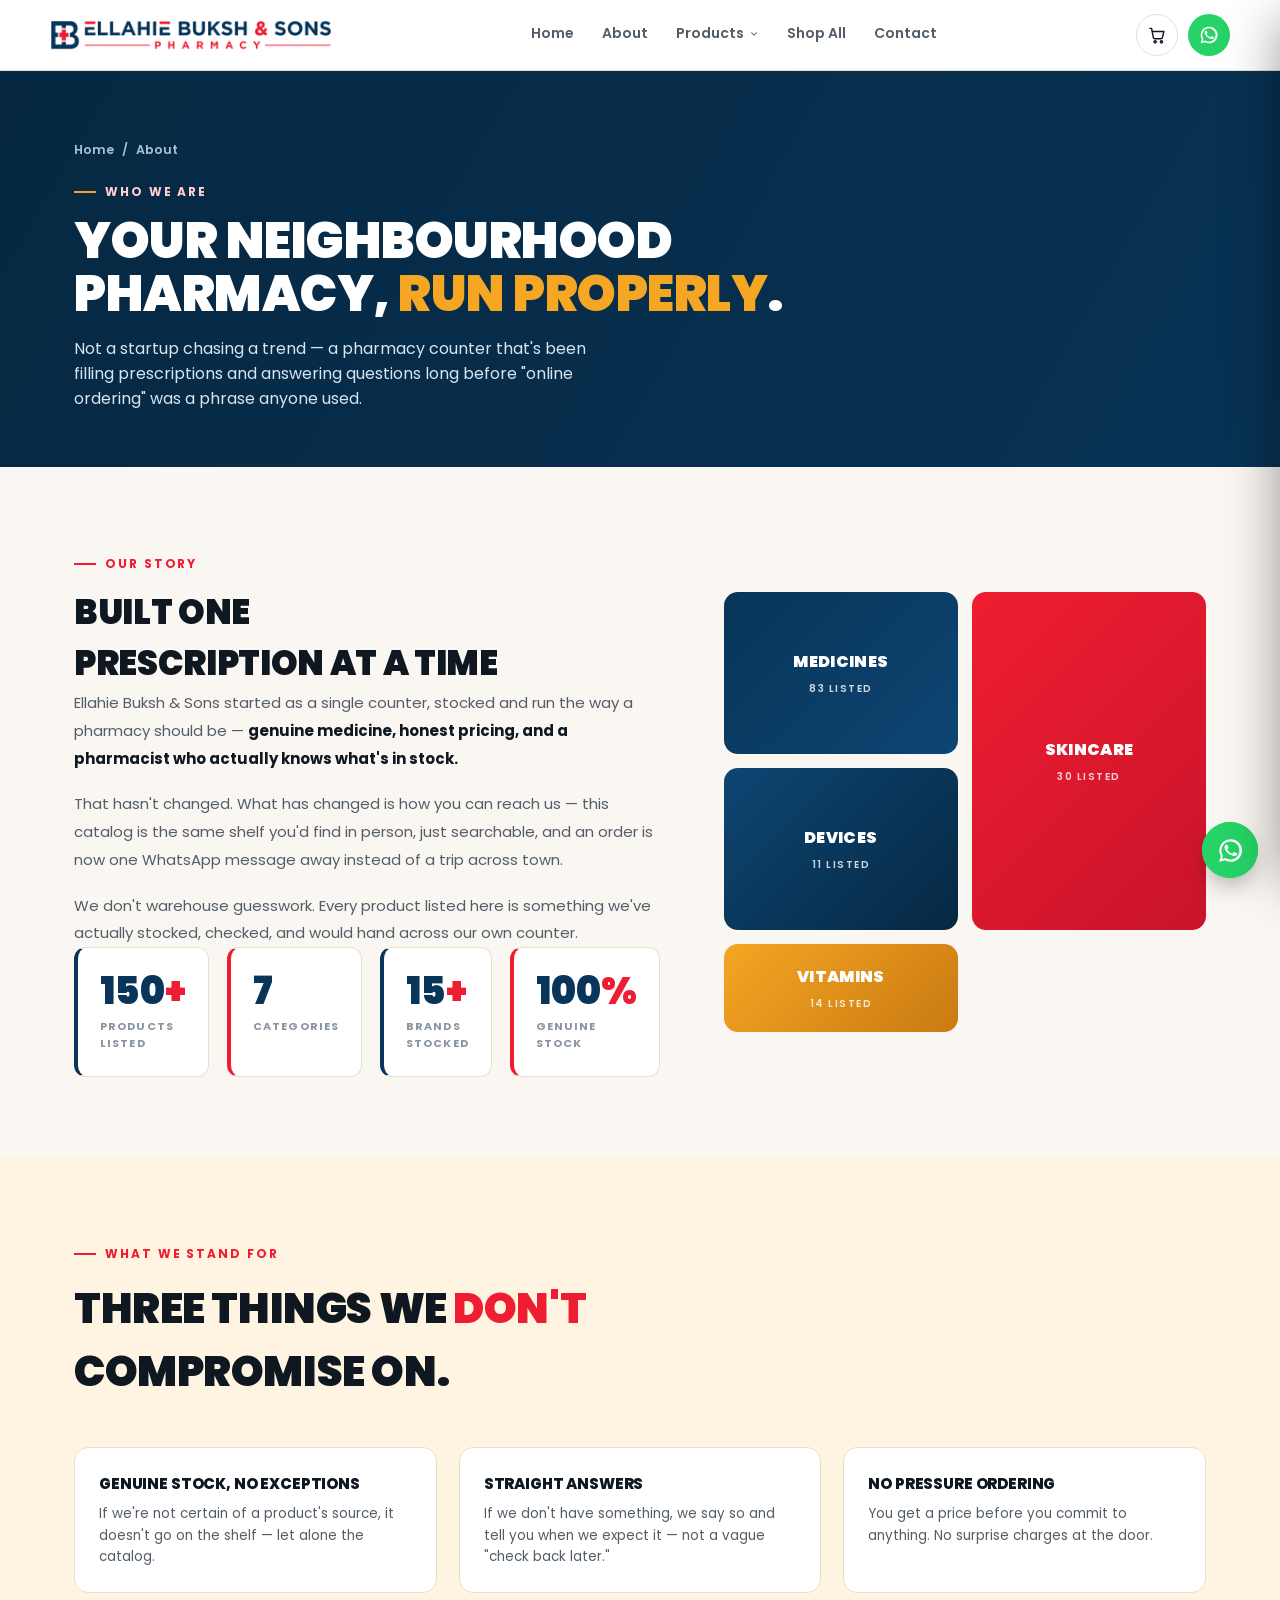
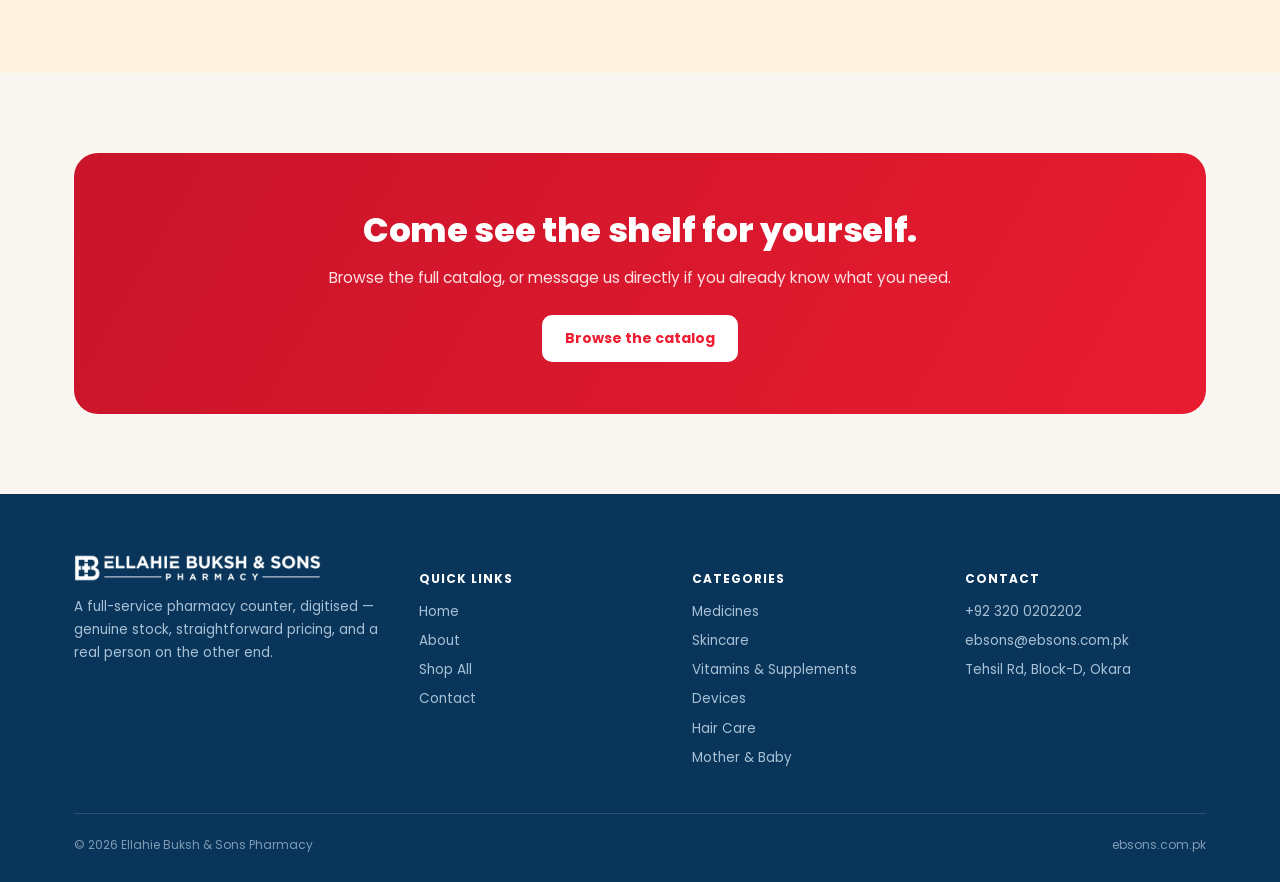
==== commit 07012f02: "Add a real cart, category icons, and 4-up category product cards - New assets/js/cart.js: a localSto" ====
--- a/about.html
+++ b/about.html
@@ -143,5 +143,7 @@
 </a>
 
 <script src="assets/js/nav.js"></script>
+<script src="assets/js/icons.js"></script>
+<script src="assets/js/cart.js"></script>
 </body>
 </html>
--- a/assets/css/style.css
+++ b/assets/css/style.css
@@ -418,8 +418,11 @@
 }
 .category-card:hover{transform:translateY(-8px); box-shadow:0 24px 48px -16px rgba(8,53,89,.35);}
 .cat-head{height:170px; display:flex; align-items:center; justify-content:center; position:relative; overflow:hidden;}
-.cat-letters{font-size:64px; font-weight:900; color:rgba(255,255,255,.22); letter-spacing:-2px; user-select:none; transition:transform .4s ease;}
-.category-card:hover .cat-letters{transform:scale(1.08);}
+.cat-icon{
+  width:72px; height:72px; border-radius:50%; background:rgba(255,255,255,.16); border:1.5px solid rgba(255,255,255,.3);
+  color:#fff; display:flex; align-items:center; justify-content:center; transition:transform .35s cubic-bezier(.34,1.56,.64,1);
+}
+.category-card:hover .cat-icon{transform:scale(1.1) rotate(-6deg);}
 .cat-badge{position:absolute; top:14px; right:14px; background:rgba(255,255,255,.22); backdrop-filter:blur(4px); color:#fff; font-size:10px; font-weight:800; letter-spacing:.08em; text-transform:uppercase; padding:5px 12px; border-radius:20px; border:1px solid rgba(255,255,255,.35);}
 .cat-body{padding:22px;}
 .cat-tag{font-size:10px; font-weight:800; letter-spacing:.14em; text-transform:uppercase; color:var(--red); margin-bottom:7px;}
@@ -508,3 +511,98 @@
 .value-card:hover{transform:translateY(-4px); box-shadow:var(--shadow); border-color:var(--red);}
 .value-card h3{font-size:15px; font-weight:800; text-transform:uppercase; margin-bottom:8px;}
 .value-card p{font-size:13.5px; color:var(--ink-soft); line-height:1.6;}
+
+/* ---------- cart button + badge ---------- */
+.cart-btn{
+  position:relative; width:42px; height:42px; border-radius:50%; border:1.5px solid var(--line);
+  background:var(--surface); color:var(--ink); display:flex; align-items:center; justify-content:center;
+  cursor:pointer; flex-shrink:0; transition:transform .2s cubic-bezier(.34,1.56,.64,1), border-color .2s ease, background .2s ease;
+}
+.cart-btn:hover{border-color:var(--navy); transform:translateY(-2px);}
+.cart-badge{
+  position:absolute; top:-5px; right:-5px; min-width:18px; height:18px; padding:0 4px; border-radius:999px;
+  background:var(--red); color:#fff; font-size:10.5px; font-weight:800; line-height:18px; text-align:center;
+  font-family:'IBM Plex Mono',monospace;
+}
+.cart-badge.pop{animation:badgePop .35s cubic-bezier(.34,1.56,.64,1);}
+@keyframes badgePop{ 0%{transform:scale(1);} 45%{transform:scale(1.5);} 100%{transform:scale(1);} }
+@media (prefers-reduced-motion: reduce){ .cart-badge.pop{animation:none;} }
+
+/* ---------- cart drawer ---------- */
+.cart-backdrop{
+  position:fixed; inset:0; background:rgba(8,12,18,.5); z-index:80; opacity:0; visibility:hidden;
+  transition:opacity .25s ease, visibility .25s ease;
+}
+.cart-backdrop.open{opacity:1; visibility:visible;}
+.cart-drawer{
+  position:fixed; top:0; right:0; bottom:0; width:min(420px, 92vw); background:var(--surface); z-index:90;
+  display:flex; flex-direction:column; box-shadow:-20px 0 50px -20px rgba(0,0,0,.4);
+  transform:translateX(100%); transition:transform .3s cubic-bezier(.2,.7,.3,1);
+}
+.cart-drawer.open{transform:translateX(0);}
+@media (prefers-reduced-motion: reduce){ .cart-drawer, .cart-backdrop{transition:none;} }
+.cart-drawer-head{display:flex; align-items:center; justify-content:space-between; padding:20px 22px; border-bottom:1px solid var(--line);}
+.cart-drawer-head h3{font-size:17px; font-weight:800; text-transform:uppercase;}
+.cart-close{width:32px; height:32px; border-radius:50%; border:none; background:var(--surface-2); color:var(--ink); font-size:18px; cursor:pointer; transition:background .15s ease, transform .15s ease;}
+.cart-close:hover{background:var(--line); transform:rotate(90deg);}
+.cart-drawer-body{flex:1; overflow-y:auto; padding:14px 22px;}
+.cart-empty{padding:60px 10px; text-align:center; color:var(--ink-faint);}
+.cart-empty p{font-weight:700; color:var(--ink-soft); margin-bottom:6px;}
+.cart-empty span{font-size:13px;}
+.cart-line{
+  display:grid; grid-template-columns:1fr auto auto auto; align-items:center; gap:12px;
+  padding:14px 0; border-bottom:1px solid var(--line);
+}
+.cart-line-name{font-size:13.5px; font-weight:700; line-height:1.4;}
+.cart-line-vendor{font-size:11px; color:var(--ink-faint); margin-top:2px;}
+.cart-line-controls{display:flex; align-items:center; gap:8px;}
+.qty-btn{width:24px; height:24px; border-radius:6px; border:1px solid var(--line); background:var(--surface-2); color:var(--ink); cursor:pointer; font-weight:700; transition:all .15s ease;}
+.qty-btn:hover{border-color:var(--navy); color:var(--navy);}
+.qty-val{font-family:'IBM Plex Mono',monospace; font-size:13px; min-width:16px; text-align:center;}
+.cart-line-price{font-family:'IBM Plex Mono',monospace; font-size:13px; font-weight:700; color:var(--navy); white-space:nowrap;}
+.cart-line-remove{width:22px; height:22px; border:none; background:none; color:var(--ink-faint); font-size:18px; cursor:pointer; line-height:1; transition:color .15s ease;}
+.cart-line-remove:hover{color:var(--red);}
+.cart-drawer-footer{padding:18px 22px 22px; border-top:1px solid var(--line);}
+.cart-total-row{display:flex; justify-content:space-between; align-items:center; margin-bottom:14px; font-size:14px; font-weight:700; text-transform:uppercase; letter-spacing:.04em;}
+.cart-total-value{font-family:'IBM Plex Mono',monospace; font-size:19px; color:var(--navy);}
+
+/* ---------- add to cart button ---------- */
+.add-to-cart{
+  display:inline-flex; align-items:center; justify-content:center; gap:7px;
+  width:100%; padding:10px 14px; border-radius:9px; border:1.5px solid var(--navy);
+  background:var(--navy); color:#fff; font-size:12.5px; font-weight:700; letter-spacing:.02em;
+  cursor:pointer; transition:transform .18s cubic-bezier(.34,1.56,.64,1), background .2s ease, border-color .2s ease;
+}
+.add-to-cart:hover{transform:translateY(-2px); background:var(--navy-2);}
+.add-to-cart .atc-icon{flex-shrink:0; transition:transform .3s cubic-bezier(.34,1.56,.64,1);}
+.add-to-cart.added{background:var(--good); border-color:var(--good);}
+.add-to-cart.added .atc-icon{transform:scale(1.2) rotate(-6deg);}
+.mini-add-to-cart{
+  width:32px; height:32px; border-radius:50%; border:none; background:var(--navy); color:#fff;
+  display:flex; align-items:center; justify-content:center; cursor:pointer; flex-shrink:0;
+  transform:scale(0.85); transition:transform .25s cubic-bezier(.34,1.56,.64,1), background .2s ease;
+}
+.product-card:hover .mini-add-to-cart, .catalog-row:hover .mini-add-to-cart{transform:scale(1);}
+.mini-add-to-cart:hover{background:var(--navy-2); transform:scale(1.12) !important;}
+.mini-add-to-cart.added{background:var(--good);}
+
+/* ---------- category product cards (4-up) ---------- */
+.cat-product-grid{display:grid; grid-template-columns:repeat(4,1fr); gap:18px;}
+@media (max-width:1020px){ .cat-product-grid{grid-template-columns:repeat(3,1fr);} }
+@media (max-width:760px){ .cat-product-grid{grid-template-columns:repeat(2,1fr);} }
+@media (max-width:460px){ .cat-product-grid{grid-template-columns:1fr;} }
+.cp-card{
+  background:var(--surface); border:1px solid var(--line); border-radius:16px; overflow:hidden;
+  display:flex; flex-direction:column; transition:transform .25s cubic-bezier(.2,.7,.3,1), box-shadow .25s ease, border-color .25s ease;
+}
+.cp-card:hover{transform:translateY(-6px); box-shadow:var(--shadow); border-color:var(--navy);}
+.cp-icon-wrap{
+  height:112px; display:flex; align-items:center; justify-content:center; position:relative; color:#fff;
+}
+.cp-icon-wrap svg{transition:transform .3s cubic-bezier(.34,1.56,.64,1);}
+.cp-card:hover .cp-icon-wrap svg{transform:scale(1.15) rotate(-6deg);}
+.cp-vendor{position:absolute; top:9px; left:9px; font-size:9px; font-weight:700; text-transform:uppercase; letter-spacing:.05em; background:rgba(0,0,0,.28); color:#fff; padding:3px 8px; border-radius:20px;}
+.cp-body{padding:16px; display:flex; flex-direction:column; gap:8px; flex:1;}
+.cp-name{font-size:13.5px; font-weight:700; line-height:1.4; color:var(--ink);}
+.cp-desc{font-size:12px; color:var(--ink-faint); line-height:1.55; flex:1;}
+.cp-price{font-family:'IBM Plex Mono',monospace; font-weight:800; color:var(--navy); font-size:16px; margin-top:2px;}
